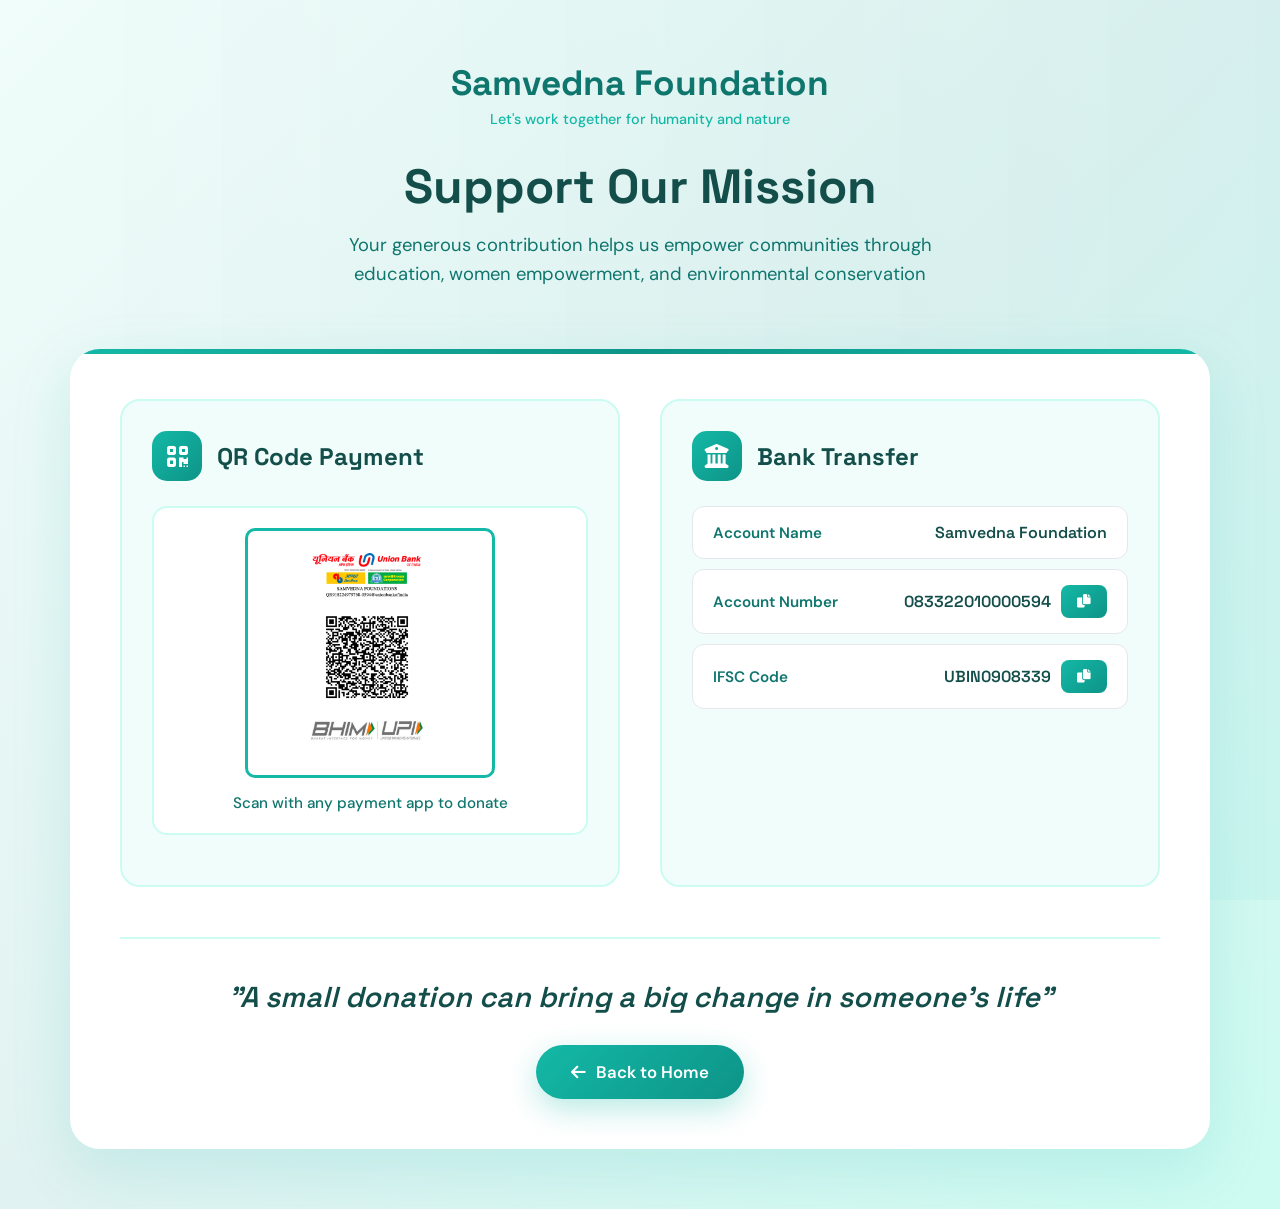
==== donate.html @ 12235eed "donate page commit" ====
<!DOCTYPE html>
<html lang="en">
<head>
    <meta charset="UTF-8">
    <meta name="viewport" content="width=device-width, initial-scale=1.0">
    <title>Donate - Samvedna Foundation</title>
    <link href="https://fonts.googleapis.com/css2?family=DM+Sans:wght@400;500;600;700&family=Space+Grotesk:wght@400;500;600;700&display=swap" rel="stylesheet">
    <link href="https://cdnjs.cloudflare.com/ajax/libs/font-awesome/6.0.0/css/all.min.css" rel="stylesheet">
    <style>
        * {
            margin: 0;
            padding: 0;
            box-sizing: border-box;
        }

        body {
            font-family: 'DM Sans', sans-serif;
            background: linear-gradient(135deg, #f0fdfa 0%, #e0f2f1 50%, #ccfbf1 100%);
            min-height: 100vh;
            position: relative;
            overflow-x: hidden;
        }

        /* Subtle animated background */
        .animated-bg {
            position: fixed;
            top: 0;
            left: 0;
            width: 100%;
            height: 100%;
            z-index: 0;
            opacity: 0.3;
        }

        .wave {
            position: absolute;
            width: 200%;
            height: 100%;
            background: linear-gradient(90deg, transparent, rgba(20, 184, 166, 0.1), transparent);
            animation: wave 15s linear infinite;
        }

        .wave:nth-child(2) {
            animation-delay: 5s;
            opacity: 0.5;
        }

        @keyframes wave {
            0% { transform: translateX(-50%); }
            100% { transform: translateX(0); }
        }

        .container {
            max-width: 1200px;
            margin: 0 auto;
            padding: 60px 30px;
            position: relative;
            z-index: 1;
        }

        /* Header */
        .header {
            text-align: center;
            margin-bottom: 60px;
            animation: fadeIn 0.8s ease;
        }

        .brand-name h1 {
            font-family: 'Space Grotesk', sans-serif;
            font-size: 2.2em;
            font-weight: 700;
            color: #0f766e;
            margin-bottom: 5px;
        }

        .brand-tagline {
            color: #14b8a6;
            font-size: 0.9em;
            font-weight: 500;
        }

        .main-title {
            font-family: 'Space Grotesk', sans-serif;
            font-size: 3em;
            font-weight: 700;
            color: #134e4a;
            margin-bottom: 15px;
            line-height: 1.2;
        }

        .subtitle {
            font-size: 1.15em;
            color: #0f766e;
            max-width: 600px;
            margin: 0 auto;
            line-height: 1.6;
            font-weight: 400;
        }

        /* Main Content Card */
        .donation-card {
            background: white;
            border-radius: 30px;
            padding: 50px;
            box-shadow: 0 20px 60px rgba(20, 184, 166, 0.15);
            animation: slideUp 0.8s ease;
            position: relative;
            overflow: hidden;
        }

        .donation-card::before {
            content: '';
            position: absolute;
            top: 0;
            left: 0;
            right: 0;
            height: 5px;
            background: linear-gradient(90deg, #14b8a6, #0d9488, #14b8a6);
        }

        /* Grid Layout */
        .payment-grid {
            display: grid;
            grid-template-columns: 1fr 1fr;
            gap: 40px;
            margin-bottom: 40px;
        }

        .payment-section {
            padding: 30px;
            background: #f0fdfa;
            border-radius: 20px;
            border: 2px solid #ccfbf1;
            transition: all 0.3s ease;
        }

        .payment-section:hover {
            border-color: #14b8a6;
            box-shadow: 0 10px 30px rgba(20, 184, 166, 0.1);
            transform: translateY(-5px);
        }

        .section-header {
            display: flex;
            align-items: center;
            gap: 15px;
            margin-bottom: 25px;
        }

        .section-icon {
            width: 50px;
            height: 50px;
            background: linear-gradient(135deg, #14b8a6, #0d9488);
            border-radius: 15px;
            display: flex;
            align-items: center;
            justify-content: center;
            color: white;
            font-size: 1.5em;
        }

        .section-title {
            font-family: 'Space Grotesk', sans-serif;
            font-size: 1.5em;
            font-weight: 700;
            color: #134e4a;
        }

        /* QR Code */
        .qr-container {
            background: white;
            border-radius: 15px;
            padding: 20px;
            text-align: center;
            margin: 20px 0;
            border: 2px solid #ccfbf1;
        }

        .qr-code {
            width: 250px;
            height: 250px;
            margin: 0 auto 15px;
            background: white;
            border-radius: 10px;
            display: flex;
            align-items: center;
            justify-content: center;
            border: 3px solid #14b8a6;
            padding: 10px;
        }

        .qr-code img {
            width: 100%;
            height: 100%;
            object-fit: contain;
        }

        .qr-placeholder {
            font-size: 3em;
            color: #14b8a6;
        }

        .qr-text {
            color: #0f766e;
            font-size: 0.95em;
            font-weight: 500;
            margin-top: 10px;
        }

        /* Bank Details */
        .detail-row {
            display: flex;
            justify-content: space-between;
            align-items: center;
            padding: 15px 20px;
            margin-bottom: 10px;
            background: white;
            border-radius: 12px;
            border: 1px solid #e5e7eb;
            transition: all 0.3s ease;
        }

        .detail-row:hover {
            border-color: #14b8a6;
            background: #f0fdfa;
        }

        .detail-label {
            color: #0f766e;
            font-weight: 600;
            font-size: 0.95em;
        }

        .detail-value {
            color: #134e4a;
            font-weight: 600;
            font-family: 'Space Grotesk', monospace;
            display: flex;
            align-items: center;
            gap: 10px;
        }

        /* Buttons */
        .copy-btn {
            background: linear-gradient(135deg, #14b8a6, #0d9488);
            color: white;
            border: none;
            padding: 8px 16px;
            border-radius: 8px;
            cursor: pointer;
            font-weight: 600;
            font-size: 0.85em;
            transition: all 0.3s ease;
            font-family: 'DM Sans', sans-serif;
        }

        .copy-btn:hover {
            transform: translateY(-2px);
            box-shadow: 0 5px 15px rgba(20, 184, 166, 0.3);
        }

        .copy-btn:active {
            transform: scale(0.95);
        }

        /* Footer */
        .footer-section {
            text-align: center;
            margin-top: 50px;
            padding-top: 40px;
            border-top: 2px solid #ccfbf1;
        }

        .quote {
            font-family: 'Space Grotesk', sans-serif;
            font-size: 1.8em;
            font-weight: 600;
            color: #134e4a;
            margin-bottom: 30px;
            font-style: italic;
        }

        .back-btn {
            display: inline-flex;
            align-items: center;
            gap: 10px;
            background: linear-gradient(135deg, #14b8a6, #0d9488);
            color: white;
            padding: 16px 35px;
            border-radius: 50px;
            text-decoration: none;
            font-weight: 600;
            font-size: 1.05em;
            transition: all 0.3s ease;
            box-shadow: 0 10px 30px rgba(20, 184, 166, 0.3);
        }

        .back-btn:hover {
            transform: translateY(-3px);
            box-shadow: 0 15px 40px rgba(20, 184, 166, 0.4);
        }

        /* Toast */
        .toast {
            position: fixed;
            bottom: 30px;
            right: 30px;
            background: linear-gradient(135deg, #10b981, #059669);
            color: white;
            padding: 18px 28px;
            border-radius: 12px;
            box-shadow: 0 10px 30px rgba(16, 185, 129, 0.4);
            display: none;
            animation: slideIn 0.3s ease;
            font-weight: 600;
            z-index: 1000;
        }

        @keyframes fadeIn {
            from { opacity: 0; }
            to { opacity: 1; }
        }

        @keyframes slideUp {
            from {
                opacity: 0;
                transform: translateY(30px);
            }
            to {
                opacity: 1;
                transform: translateY(0);
            }
        }

        @keyframes slideIn {
            from {
                transform: translateX(400px);
                opacity: 0;
            }
            to {
                transform: translateX(0);
                opacity: 1;
            }
        }

        /* Responsive */
        @media (max-width: 768px) {
            .container {
                padding: 40px 20px;
            }

            .main-title {
                font-size: 2em;
            }

            .donation-card {
                padding: 30px 25px;
            }

            .payment-grid {
                grid-template-columns: 1fr;
                gap: 30px;
            }

            .detail-row {
                flex-direction: column;
                align-items: flex-start;
                gap: 10px;
            }

            .quote {
                font-size: 1.4em;
            }
        }
    </style>
</head>
<body>
    <div class="animated-bg">
        <div class="wave"></div>
        <div class="wave"></div>
    </div>

    <div class="container">
        <!-- Header -->
        <div class="header">
            <div class="brand-name" style="text-align: center; margin-bottom: 30px;">
                <h1>Samvedna Foundation</h1>
                <p class="brand-tagline">Let's work together for humanity and nature</p>
            </div>
            <h2 class="main-title">Support Our Mission</h2>
            <p class="subtitle">Your generous contribution helps us empower communities through education, women empowerment, and environmental conservation</p>
        </div>

        <!-- Main Donation Card -->
        <div class="donation-card">
            <div class="payment-grid">
                <!-- QR Code Section -->
                <div class="payment-section">
                    <div class="section-header">
                        <div class="section-icon">
                            <i class="fas fa-qrcode"></i>
                        </div>
                        <h3 class="section-title">QR Code Payment</h3>
                    </div>

                    <div class="qr-container">
                        <div class="qr-code">
                            <!-- Replace 'your-qr-code.png' with your actual QR code image path -->
                            <img src="images/images/qrcode_final.png" alt="Payment QR Code">
                        </div>
                        <p class="qr-text">Scan with any payment app to donate</p>
                    </div>
                </div>

                <!-- Bank Transfer Section -->
                <div class="payment-section">
                    <div class="section-header">
                        <div class="section-icon">
                            <i class="fas fa-university"></i>
                        </div>
                        <h3 class="section-title">Bank Transfer</h3>
                    </div>

                    <div class="detail-row">
                        <span class="detail-label">Account Name</span>
                        <span class="detail-value">Samvedna Foundation</span>
                    </div>

                    <div class="detail-row">
                        <span class="detail-label">Account Number</span>
                        <span class="detail-value">
                            083322010000594
                            <button class="copy-btn" onclick="copyToClipboard('083322010000594')">
                                <i class="fas fa-copy"></i>
                            </button>
                        </span>
                    </div>

                    <div class="detail-row">
                        <span class="detail-label">IFSC Code</span>
                        <span class="detail-value">
                            UBIN0908339
                            <button class="copy-btn" onclick="copyToClipboard('UBIN0908339')">
                                <i class="fas fa-copy"></i>
                            </button>
                        </span>
                    </div>
                </div>
            </div>

            <!-- Footer -->
            <div class="footer-section">
                <p class="quote">"A small donation can bring a big change in someone's life"</p>
                <a href="index.html" class="back-btn">
                    <i class="fas fa-arrow-left"></i>
                    Back to Home
                </a>
            </div>
        </div>
    </div>

    <div id="toast" class="toast"></div>

    <script>
        function copyToClipboard(text) {
            navigator.clipboard.writeText(text).then(function() {
                showToast('✓ Copied: ' + text);
            }, function(err) {
                showToast('Failed to copy');
            });
        }

        function showToast(message) {
            const toast = document.getElementById('toast');
            toast.textContent = message;
            toast.style.display = 'block';
            
            setTimeout(function() {
                toast.style.display = 'none';
            }, 3000);
        }
    </script>
</body>
</html>
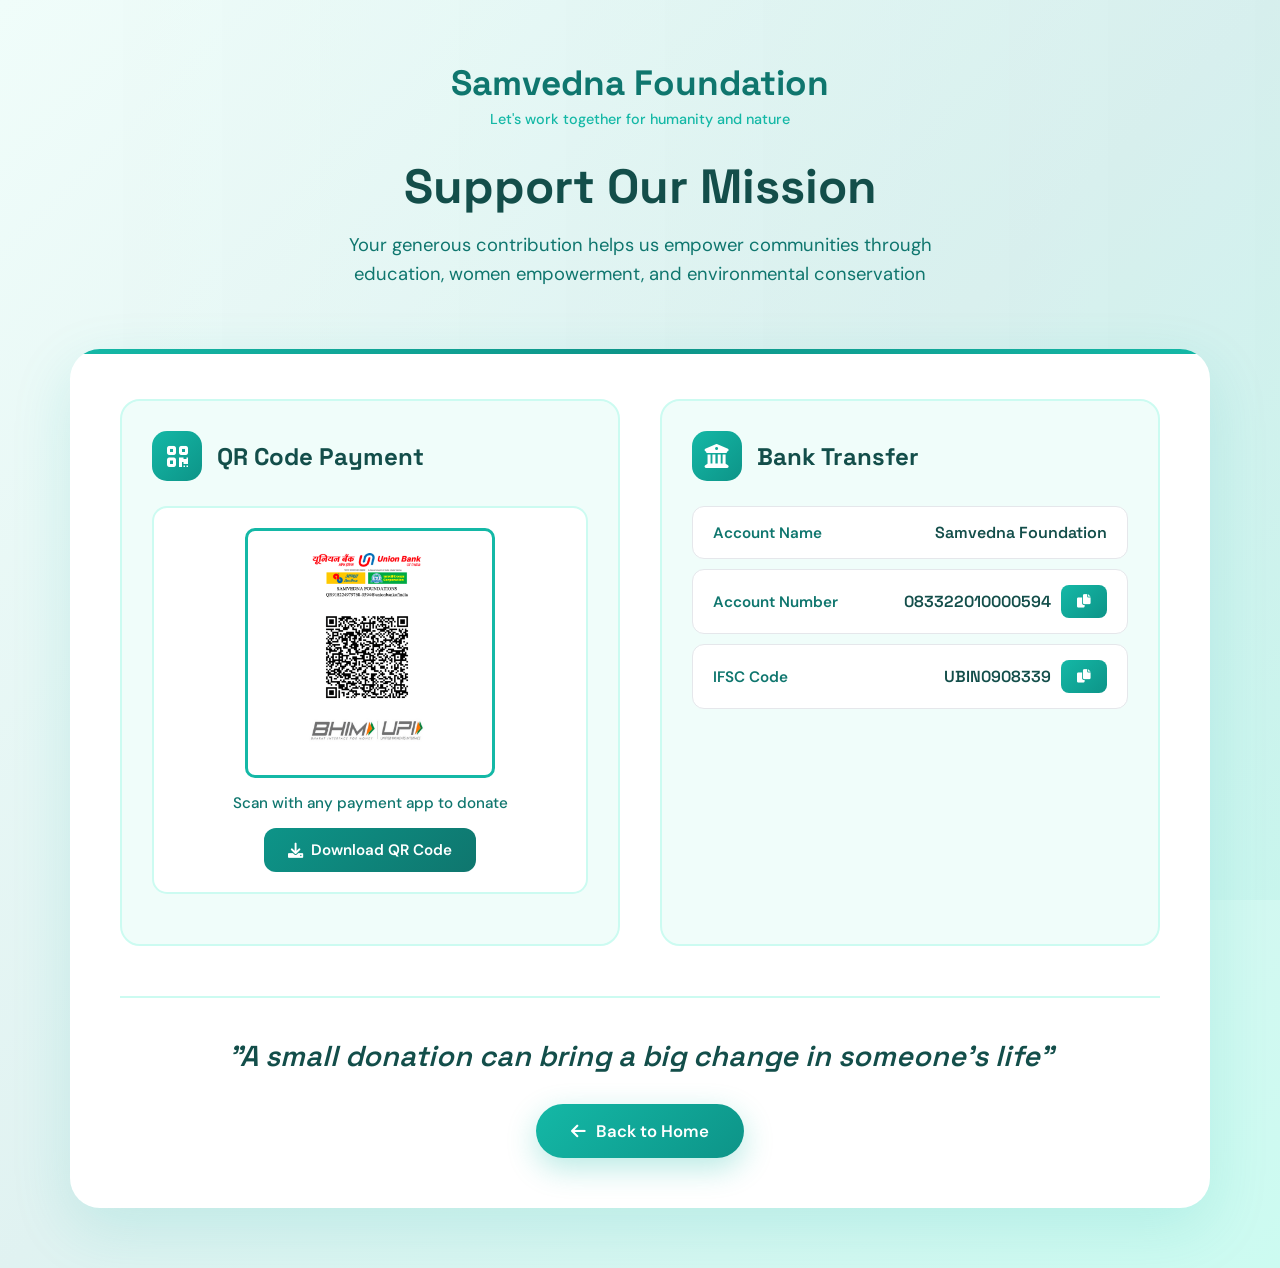
==== commit cf88344f: "donate download" ====
--- a/donate.html
+++ b/donate.html
@@ -260,6 +260,32 @@
         }
 
         .copy-btn:active {
+            transform: scale(0.95);
+        }
+
+        .download-btn {
+            background: linear-gradient(135deg, #0d9488, #0f766e);
+            color: white;
+            border: none;
+            padding: 12px 24px;
+            border-radius: 12px;
+            cursor: pointer;
+            font-weight: 600;
+            font-size: 0.95em;
+            transition: all 0.3s ease;
+            font-family: 'DM Sans', sans-serif;
+            display: inline-flex;
+            align-items: center;
+            gap: 8px;
+            margin-top: 15px;
+        }
+
+        .download-btn:hover {
+            transform: translateY(-2px);
+            box-shadow: 0 5px 15px rgba(13, 148, 136, 0.3);
+        }
+
+        .download-btn:active {
             transform: scale(0.95);
         }
 
@@ -346,30 +372,180 @@
         /* Responsive */
         @media (max-width: 768px) {
             .container {
-                padding: 40px 20px;
+                padding: 30px 15px;
+            }
+
+            .header {
+                margin-bottom: 40px;
+            }
+
+            .brand-name h1 {
+                font-size: 1.8em;
+            }
+
+            .brand-tagline {
+                font-size: 0.85em;
             }
 
             .main-title {
                 font-size: 2em;
+                margin-bottom: 12px;
+            }
+
+            .subtitle {
+                font-size: 1em;
+                padding: 0 10px;
             }
 
             .donation-card {
-                padding: 30px 25px;
+                padding: 25px 15px;
+                border-radius: 20px;
             }
 
             .payment-grid {
                 grid-template-columns: 1fr;
-                gap: 30px;
+                gap: 25px;
+                margin-bottom: 30px;
+            }
+
+            .payment-section {
+                padding: 20px 15px;
+                border-radius: 15px;
+            }
+
+            .payment-section:hover {
+                transform: none;
+            }
+
+            .section-header {
+                gap: 12px;
+                margin-bottom: 20px;
+            }
+
+            .section-icon {
+                width: 45px;
+                height: 45px;
+                font-size: 1.3em;
+            }
+
+            .section-title {
+                font-size: 1.25em;
+            }
+
+            .qr-container {
+                padding: 15px;
+                margin: 15px 0;
+            }
+
+            .qr-code {
+                width: 200px;
+                height: 200px;
+                margin: 0 auto 10px;
+            }
+
+            .qr-text {
+                font-size: 0.9em;
+            }
+
+            .download-btn {
+                padding: 10px 20px;
+                font-size: 0.9em;
             }
 
             .detail-row {
                 flex-direction: column;
                 align-items: flex-start;
-                gap: 10px;
+                gap: 12px;
+                padding: 15px;
+            }
+
+            .detail-label {
+                font-size: 0.9em;
+            }
+
+            .detail-value {
+                font-size: 0.9em;
+                flex-wrap: wrap;
+                word-break: break-all;
+            }
+
+            .copy-btn {
+                padding: 6px 12px;
+                font-size: 0.8em;
+                flex-shrink: 0;
+            }
+
+            .footer-section {
+                margin-top: 35px;
+                padding-top: 30px;
             }
 
             .quote {
-                font-size: 1.4em;
+                font-size: 1.3em;
+                padding: 0 10px;
+                margin-bottom: 25px;
+            }
+
+            .back-btn {
+                padding: 14px 28px;
+                font-size: 1em;
+            }
+
+            .toast {
+                bottom: 20px;
+                right: 20px;
+                left: 20px;
+                padding: 15px 20px;
+                font-size: 0.9em;
+            }
+        }
+
+        @media (max-width: 480px) {
+            .container {
+                padding: 20px 12px;
+            }
+
+            .brand-name h1 {
+                font-size: 1.5em;
+            }
+
+            .main-title {
+                font-size: 1.6em;
+            }
+
+            .subtitle {
+                font-size: 0.95em;
+            }
+
+            .donation-card {
+                padding: 20px 12px;
+            }
+
+            .payment-section {
+                padding: 18px 12px;
+            }
+
+            .section-title {
+                font-size: 1.1em;
+            }
+
+            .qr-code {
+                width: 180px;
+                height: 180px;
+            }
+
+            .download-btn {
+                padding: 10px 18px;
+                font-size: 0.85em;
+            }
+
+            .quote {
+                font-size: 1.15em;
+            }
+
+            .back-btn {
+                padding: 12px 24px;
+                font-size: 0.95em;
             }
         }
     </style>
@@ -405,10 +581,13 @@
 
                     <div class="qr-container">
                         <div class="qr-code">
-                            <!-- Replace 'your-qr-code.png' with your actual QR code image path -->
-                            <img src="images/images/qrcode_final.png" alt="Payment QR Code">
+                            <img src="images/images/qrcode_final.png" alt="Payment QR Code" id="qrImage" crossorigin="anonymous">
                         </div>
                         <p class="qr-text">Scan with any payment app to donate</p>
+                        <button class="download-btn" onclick="downloadQR()">
+                            <i class="fas fa-download"></i>
+                            Download QR Code
+                        </button>
                     </div>
                 </div>
 
@@ -470,6 +649,95 @@
             });
         }
 
+        function downloadQR() {
+            const qrImage = document.getElementById('qrImage');
+            
+            // Method 1: Try fetch API first (works best for same-origin and CORS-enabled images)
+            fetch(qrImage.src)
+                .then(response => response.blob())
+                .then(blob => {
+                    const url = URL.createObjectURL(blob);
+                    const link = document.createElement('a');
+                    link.href = url;
+                    link.download = 'Samvedna-Foundation-QR-Code.png';
+                    document.body.appendChild(link);
+                    link.click();
+                    document.body.removeChild(link);
+                    URL.revokeObjectURL(url);
+                    showToast('✓ QR Code downloaded successfully!');
+                })
+                .catch(error => {
+                    console.log('Fetch method failed, trying canvas method...', error);
+                    // Method 2: Canvas fallback
+                    tryCanvasDownload();
+                });
+        }
+        
+        function tryCanvasDownload() {
+            try {
+                const qrImage = document.getElementById('qrImage');
+                const canvas = document.createElement('canvas');
+                const ctx = canvas.getContext('2d');
+                
+                // Wait for image to load if not already loaded
+                if (!qrImage.complete) {
+                    qrImage.onload = function() {
+                        performCanvasDownload(qrImage, canvas, ctx);
+                    };
+                } else {
+                    performCanvasDownload(qrImage, canvas, ctx);
+                }
+            } catch (error) {
+                console.error('Canvas method failed:', error);
+                // Method 3: Direct link fallback
+                tryDirectDownload();
+            }
+        }
+        
+        function performCanvasDownload(img, canvas, ctx) {
+            try {
+                canvas.width = img.naturalWidth || img.width || 500;
+                canvas.height = img.naturalHeight || img.height || 500;
+                ctx.drawImage(img, 0, 0);
+                
+                canvas.toBlob(function(blob) {
+                    if (blob) {
+                        const url = URL.createObjectURL(blob);
+                        const link = document.createElement('a');
+                        link.href = url;
+                        link.download = 'Samvedna-Foundation-QR-Code.png';
+                        document.body.appendChild(link);
+                        link.click();
+                        document.body.removeChild(link);
+                        URL.revokeObjectURL(url);
+                        showToast('✓ QR Code downloaded successfully!');
+                    } else {
+                        tryDirectDownload();
+                    }
+                }, 'image/png');
+            } catch (error) {
+                console.error('Canvas drawing failed:', error);
+                tryDirectDownload();
+            }
+        }
+        
+        function tryDirectDownload() {
+            try {
+                const qrImage = document.getElementById('qrImage');
+                const link = document.createElement('a');
+                link.href = qrImage.src;
+                link.download = 'Samvedna-Foundation-QR-Code.png';
+                link.target = '_blank';
+                document.body.appendChild(link);
+                link.click();
+                document.body.removeChild(link);
+                showToast('✓ Opening QR Code (right-click to save)');
+            } catch (error) {
+                console.error('All download methods failed:', error);
+                showToast('❌ Download failed. Please right-click the QR code and select "Save image as"');
+            }
+        }
+
         function showToast(message) {
             const toast = document.getElementById('toast');
             toast.textContent = message;
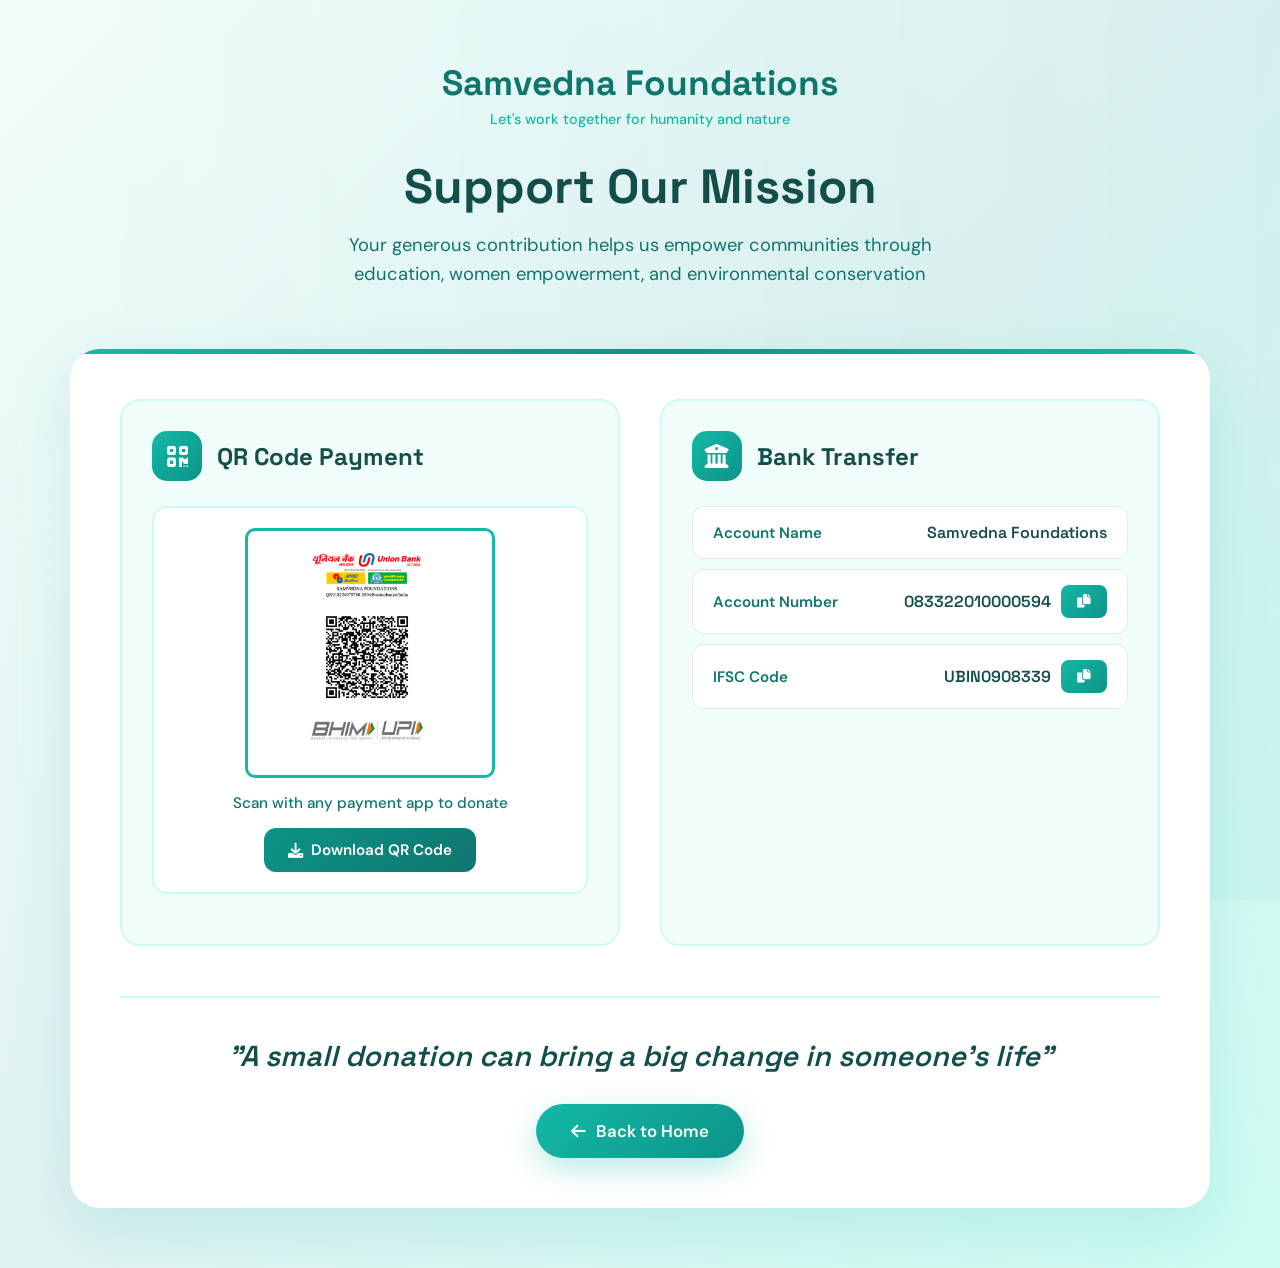
==== commit 018baf16: "home page pictures changed" ====
--- a/donate.html
+++ b/donate.html
@@ -3,7 +3,7 @@
 <head>
     <meta charset="UTF-8">
     <meta name="viewport" content="width=device-width, initial-scale=1.0">
-    <title>Donate - Samvedna Foundation</title>
+    <title>Donate - Samvedna Foundations</title>
     <link href="https://fonts.googleapis.com/css2?family=DM+Sans:wght@400;500;600;700&family=Space+Grotesk:wght@400;500;600;700&display=swap" rel="stylesheet">
     <link href="https://cdnjs.cloudflare.com/ajax/libs/font-awesome/6.0.0/css/all.min.css" rel="stylesheet">
     <style>
@@ -560,7 +560,7 @@
         <!-- Header -->
         <div class="header">
             <div class="brand-name" style="text-align: center; margin-bottom: 30px;">
-                <h1>Samvedna Foundation</h1>
+                <h1>Samvedna Foundations</h1>
                 <p class="brand-tagline">Let's work together for humanity and nature</p>
             </div>
             <h2 class="main-title">Support Our Mission</h2>
@@ -602,7 +602,7 @@
 
                     <div class="detail-row">
                         <span class="detail-label">Account Name</span>
-                        <span class="detail-value">Samvedna Foundation</span>
+                        <span class="detail-value">Samvedna Foundations</span>
                     </div>
 
                     <div class="detail-row">
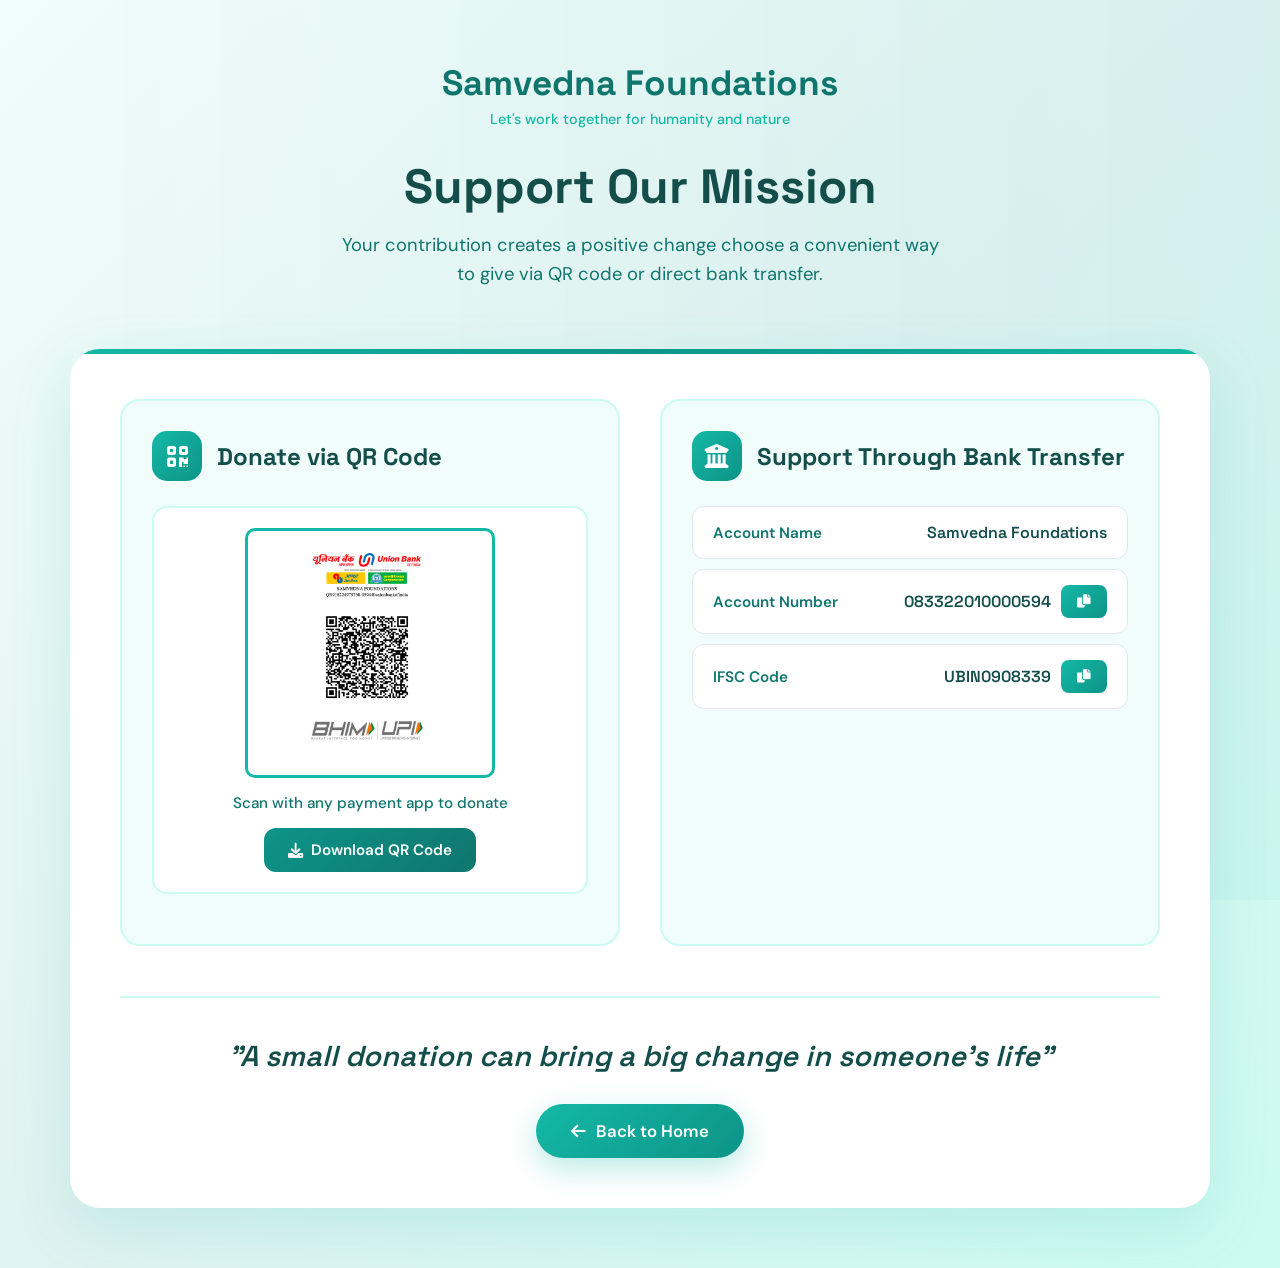
==== commit 458a83e4: "gallery,projects and donate section changed" ====
--- a/donate.html
+++ b/donate.html
@@ -564,7 +564,7 @@
                 <p class="brand-tagline">Let's work together for humanity and nature</p>
             </div>
             <h2 class="main-title">Support Our Mission</h2>
-            <p class="subtitle">Your generous contribution helps us empower communities through education, women empowerment, and environmental conservation</p>
+            <p class="subtitle">Your contribution creates a positive change choose a convenient way to give via QR code or direct bank transfer.</p>
         </div>
 
         <!-- Main Donation Card -->
@@ -576,7 +576,7 @@
                         <div class="section-icon">
                             <i class="fas fa-qrcode"></i>
                         </div>
-                        <h3 class="section-title">QR Code Payment</h3>
+                        <h3 class="section-title">Donate via QR Code</h3>
                     </div>
 
                     <div class="qr-container">
@@ -597,7 +597,7 @@
                         <div class="section-icon">
                             <i class="fas fa-university"></i>
                         </div>
-                        <h3 class="section-title">Bank Transfer</h3>
+                        <h3 class="section-title">Support Through Bank Transfer</h3>
                     </div>
 
                     <div class="detail-row">
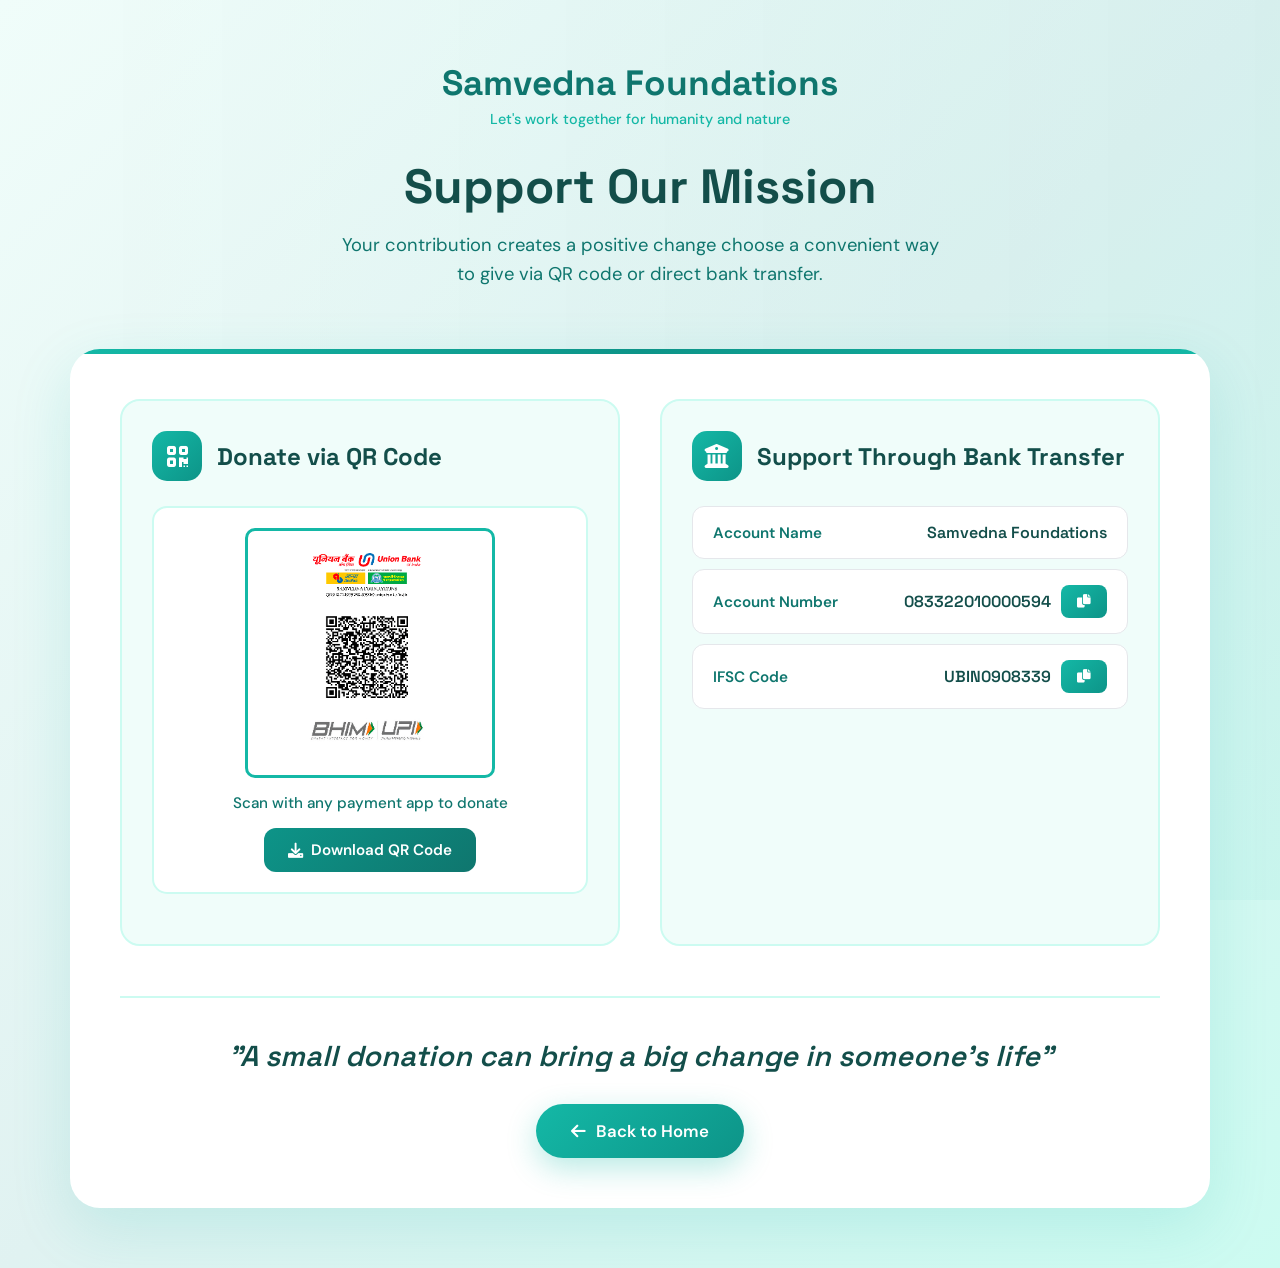
==== commit 24e35a37: "updated" ====
--- a/donate.html
+++ b/donate.html
@@ -4,6 +4,7 @@
     <meta charset="UTF-8">
     <meta name="viewport" content="width=device-width, initial-scale=1.0">
     <title>Donate - Samvedna Foundations</title>
+    <link rel="icon" href="data:,">
     <link href="https://fonts.googleapis.com/css2?family=DM+Sans:wght@400;500;600;700&family=Space+Grotesk:wght@400;500;600;700&display=swap" rel="stylesheet">
     <link href="https://cdnjs.cloudflare.com/ajax/libs/font-awesome/6.0.0/css/all.min.css" rel="stylesheet">
     <style>
@@ -581,7 +582,7 @@
 
                     <div class="qr-container">
                         <div class="qr-code">
-                            <img src="images/images/qrcode_final.png" alt="Payment QR Code" id="qrImage" crossorigin="anonymous">
+                            <img src="images/images/qrcode_final.png" alt="Payment QR Code" id="qrImage" crossorigin="anonymous" width="250" height="250">
                         </div>
                         <p class="qr-text">Scan with any payment app to donate</p>
                         <button class="download-btn" onclick="downloadQR()">
